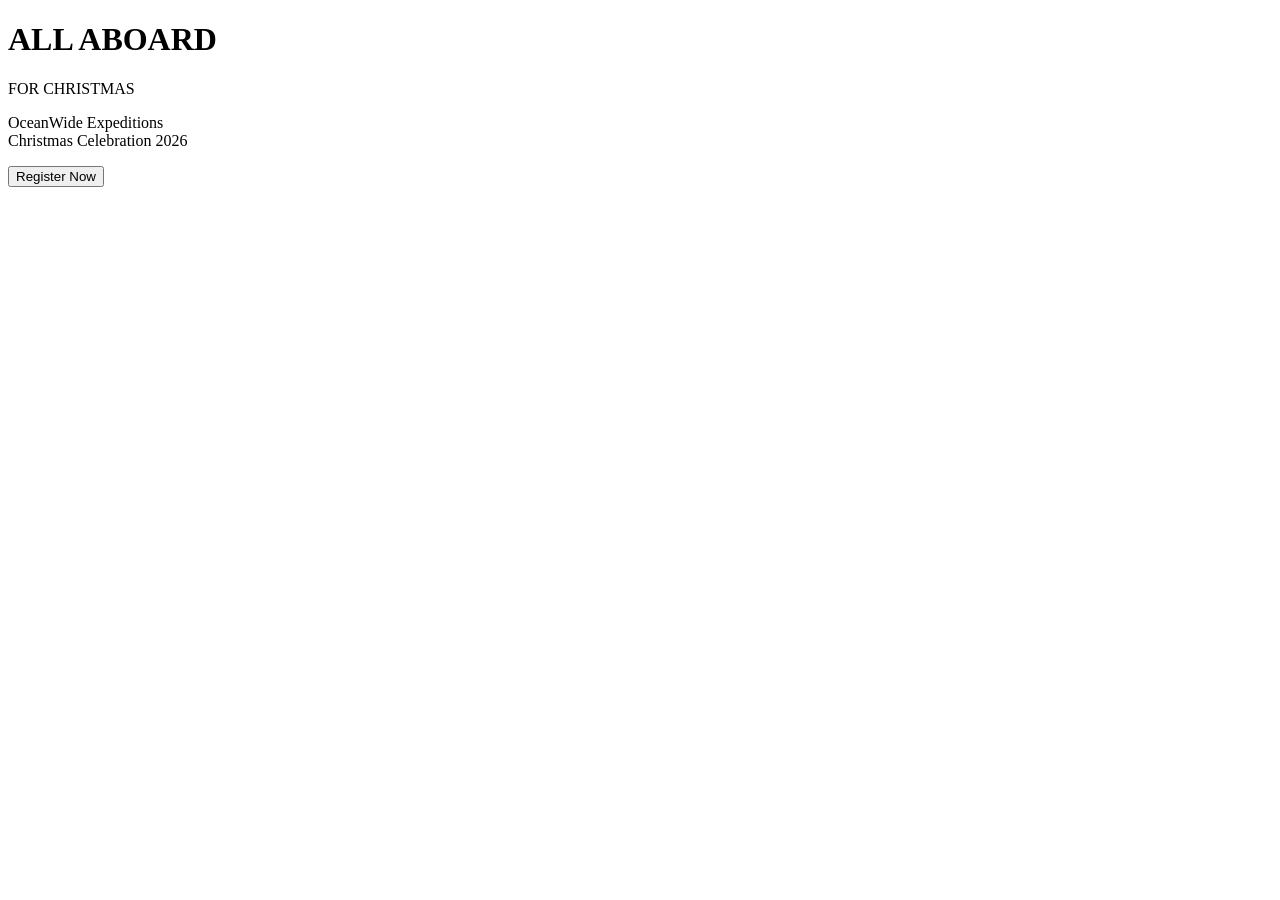
==== index.html @ 82701da0 "Create index.html for OceanWide Christmas event" ====
<!DOCTYPE html>
<html lang="en">

<head>
    <meta charset="UTF-8">
    <meta name="viewport" content="width=device-width, initial-scale=1.0">

    <title>OceanWide Christmas Celebration 2026</title>

    <link rel="stylesheet" href="style.css">
</head>

<body>

    <main class="container">

        <h1>ALL ABOARD</h1>

        <p class="subtitle">FOR CHRISTMAS</p>

        <p class="event-name">
            OceanWide Expeditions<br>
            Christmas Celebration 2026
        </p>

        <button id="startButton">
            Register Now
        </button>

    </main>

    <script src="script.js"></script>

</body>

</html>
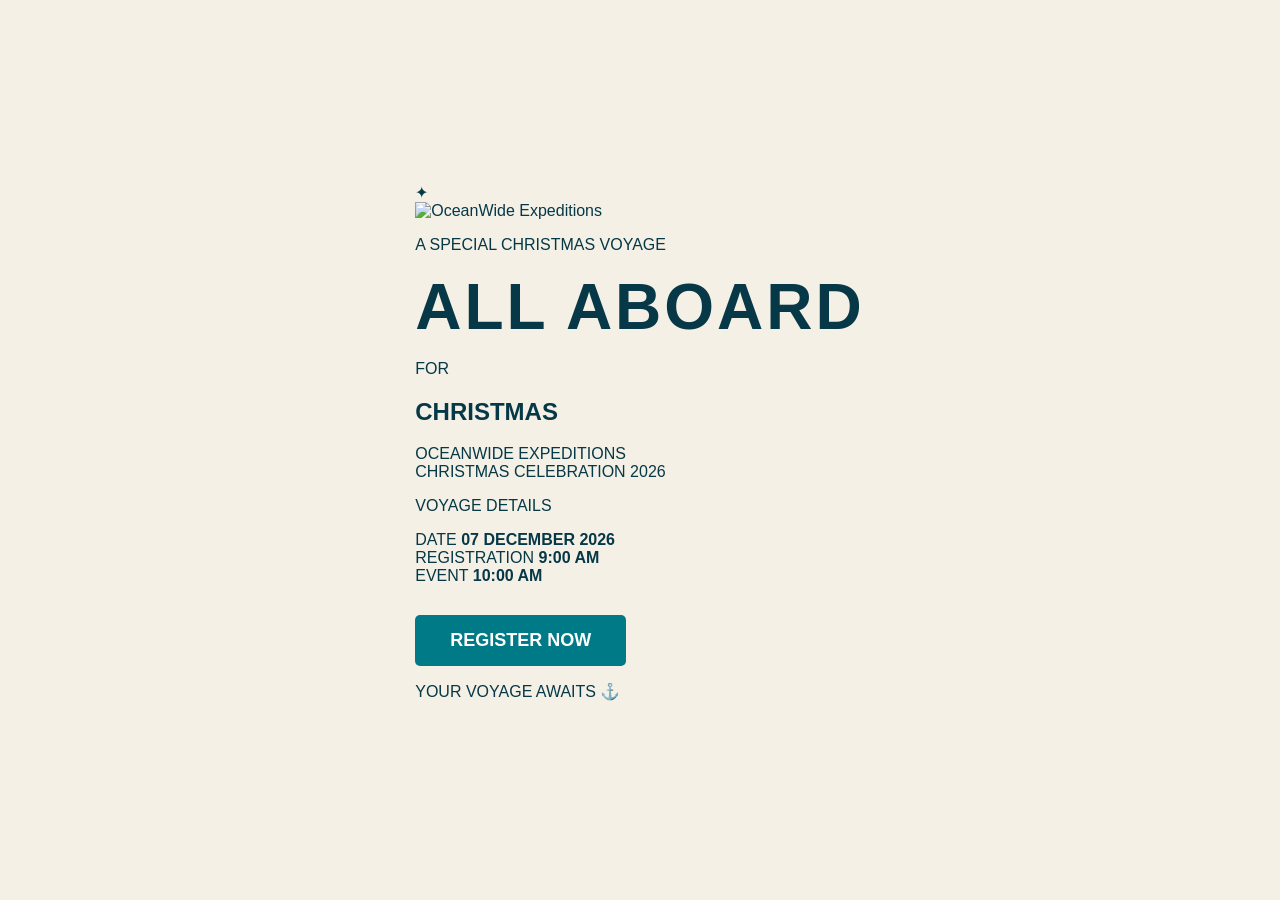
==== commit 9a5d62a8: "Update OceanWide landing page" ====
--- a/index.html
+++ b/index.html
@@ -12,20 +12,61 @@
 
 <body>
 
-    <main class="container">
+    <main class="hero">
+
+        <div class="top-decoration">✦</div>
+
+        <img
+            src="oceanwide-logo.jpg"
+            alt="OceanWide Expeditions"
+            class="logo"
+        >
+
+        <p class="small-text">A SPECIAL CHRISTMAS VOYAGE</p>
 
         <h1>ALL ABOARD</h1>
 
-        <p class="subtitle">FOR CHRISTMAS</p>
+        <p class="for-text">FOR</p>
 
-        <p class="event-name">
-            OceanWide Expeditions<br>
-            Christmas Celebration 2026
+        <h2>CHRISTMAS</h2>
+
+        <p class="event-text">
+            OCEANWIDE EXPEDITIONS<br>
+            CHRISTMAS CELEBRATION 2026
         </p>
 
+        <div class="ticket">
+
+            <p class="ticket-title">VOYAGE DETAILS</p>
+
+            <div class="details">
+
+                <div>
+                    <span>DATE</span>
+                    <strong>07 DECEMBER 2026</strong>
+                </div>
+
+                <div>
+                    <span>REGISTRATION</span>
+                    <strong>9:00 AM</strong>
+                </div>
+
+                <div>
+                    <span>EVENT</span>
+                    <strong>10:00 AM</strong>
+                </div>
+
+            </div>
+
+        </div>
+
         <button id="startButton">
-            Register Now
+            REGISTER NOW
         </button>
+
+        <p class="bottom-text">
+            YOUR VOYAGE AWAITS ⚓
+        </p>
 
     </main>
 
--- a/style.css
+++ b/style.css
@@ -0,0 +1,74 @@
+* {
+    box-sizing: border-box;
+}
+
+body {
+    margin: 0;
+    min-height: 100vh;
+
+    background-color: #F4F0E5;
+    color: #063847;
+
+    font-family: Arial, sans-serif;
+
+    display: flex;
+    justify-content: center;
+    align-items: center;
+
+    padding: 30px;
+}
+
+.container {
+    width: 100%;
+    max-width: 700px;
+
+    text-align: center;
+
+    padding: 70px 40px;
+
+    border: 2px solid #063847;
+
+    background-color: #F4F0E5;
+}
+
+h1 {
+    margin: 0;
+
+    font-size: 64px;
+    letter-spacing: 3px;
+}
+
+.subtitle {
+    margin: 10px 0 30px;
+
+    font-size: 28px;
+    font-weight: bold;
+
+    color: #B52D30;
+}
+
+.event-name {
+    font-size: 20px;
+    line-height: 1.6;
+}
+
+button {
+    margin-top: 30px;
+
+    padding: 15px 35px;
+
+    border: none;
+    border-radius: 5px;
+
+    background-color: #007A87;
+    color: white;
+
+    font-size: 18px;
+    font-weight: bold;
+
+    cursor: pointer;
+}
+
+button:hover {
+    background-color: #063847;
+}
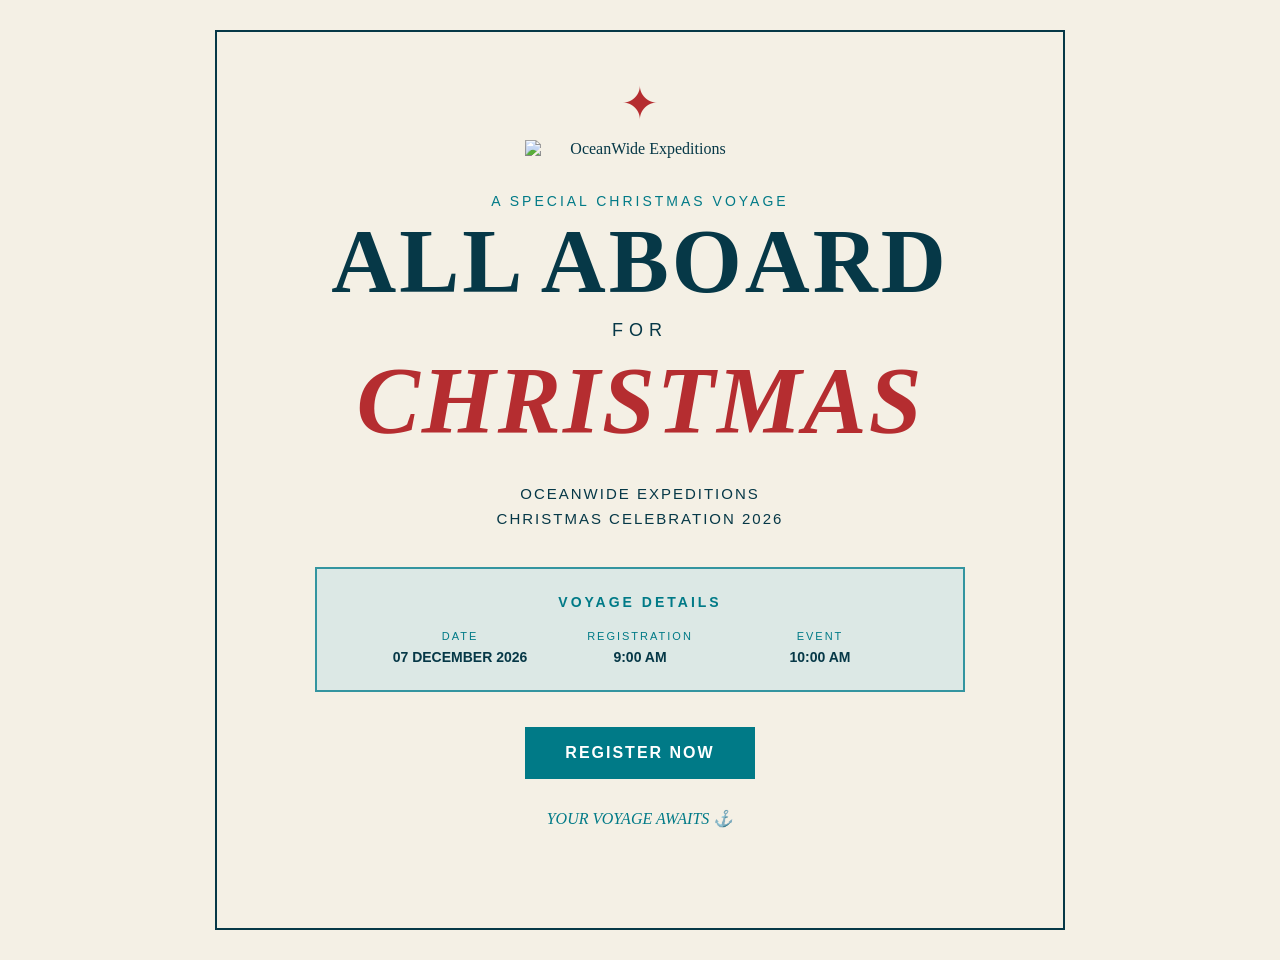
==== commit 03731856: "Update logo image source path in index.html" ====
--- a/index.html
+++ b/index.html
@@ -17,7 +17,7 @@
         <div class="top-decoration">✦</div>
 
         <img
-            src="oceanwide-logo.jpg"
+            src="./oceanwide-logo.jpg"
             alt="OceanWide Expeditions"
             class="logo"
         >
--- a/style.css
+++ b/style.css
@@ -5,70 +5,169 @@
 body {
     margin: 0;
     min-height: 100vh;
-
     background-color: #F4F0E5;
     color: #063847;
-
-    font-family: Arial, sans-serif;
-
-    display: flex;
-    justify-content: center;
-    align-items: center;
-
-    padding: 30px;
+    font-family: Georgia, "Times New Roman", serif;
+    padding: 30px 15px;
 }
 
-.container {
+.hero {
     width: 100%;
-    max-width: 700px;
+    max-width: 850px;
+    margin: auto;
+    min-height: 100vh;
+    padding: 45px 35px;
+    text-align: center;
+    border: 2px solid #063847;
+    position: relative;
+    overflow: hidden;
+}
 
-    text-align: center;
+.top-decoration {
+    font-size: 45px;
+    color: #B52D30;
+    margin-bottom: 10px;
+}
 
-    padding: 70px 40px;
+.logo {
+    width: 230px;
+    max-width: 70%;
+    display: block;
+    margin: 0 auto 35px;
+}
 
-    border: 2px solid #063847;
-
-    background-color: #F4F0E5;
+.small-text {
+    margin: 0 0 10px;
+    font-family: Arial, sans-serif;
+    font-size: 14px;
+    letter-spacing: 3px;
+    color: #007A87;
 }
 
 h1 {
     margin: 0;
-
-    font-size: 64px;
+    font-size: clamp(48px, 9vw, 90px);
+    line-height: 0.95;
     letter-spacing: 3px;
 }
 
-.subtitle {
-    margin: 10px 0 30px;
-
-    font-size: 28px;
-    font-weight: bold;
-
-    color: #B52D30;
+.for-text {
+    margin: 15px 0 5px;
+    font-family: Arial, sans-serif;
+    font-size: 18px;
+    letter-spacing: 6px;
 }
 
-.event-name {
-    font-size: 20px;
-    line-height: 1.6;
+h2 {
+    margin: 0;
+    color: #B52D30;
+    font-size: clamp(50px, 10vw, 95px);
+    font-style: italic;
+    letter-spacing: 2px;
+}
+
+.event-text {
+    margin: 25px 0 35px;
+    font-family: Arial, sans-serif;
+    font-size: 15px;
+    line-height: 1.7;
+    letter-spacing: 2px;
+}
+
+.ticket {
+    width: 100%;
+    max-width: 650px;
+    margin: 0 auto;
+    padding: 25px;
+    background-color: #DCE8E5;
+    border: 2px solid #3395A0;
+}
+
+.ticket-title {
+    margin: 0 0 20px;
+    font-family: Arial, sans-serif;
+    font-size: 14px;
+    font-weight: bold;
+    letter-spacing: 3px;
+    color: #007A87;
+}
+
+.details {
+    display: flex;
+    justify-content: center;
+    gap: 40px;
+    flex-wrap: wrap;
+}
+
+.details div {
+    display: flex;
+    flex-direction: column;
+    gap: 7px;
+    min-width: 140px;
+}
+
+.details span {
+    font-family: Arial, sans-serif;
+    font-size: 11px;
+    letter-spacing: 2px;
+    color: #007A87;
+}
+
+.details strong {
+    font-family: Arial, sans-serif;
+    font-size: 14px;
 }
 
 button {
-    margin-top: 30px;
-
-    padding: 15px 35px;
-
+    margin-top: 35px;
+    padding: 17px 40px;
     border: none;
-    border-radius: 5px;
-
     background-color: #007A87;
     color: white;
-
-    font-size: 18px;
+    font-family: Arial, sans-serif;
+    font-size: 16px;
     font-weight: bold;
-
+    letter-spacing: 2px;
     cursor: pointer;
 }
 
 button:hover {
     background-color: #063847;
 }
+.ship {
+    display: block;
+
+    width: 420px;
+    max-width: 80%;
+
+    margin: 35px auto 0;
+
+    opacity: 0.95;
+}
+.bottom-text {
+    margin-top: 30px;
+    font-family: Georgia, "Times New Roman", serif;
+    font-size: 16px;
+    font-style: italic;
+    color: #007A87;
+}
+
+@media (max-width: 600px) {
+
+    .hero {
+        padding: 35px 20px;
+    }
+
+    .logo {
+        width: 190px;
+    }
+
+    .ticket {
+        padding: 20px 10px;
+    }
+
+    .details {
+        gap: 20px;
+    }
+
+}
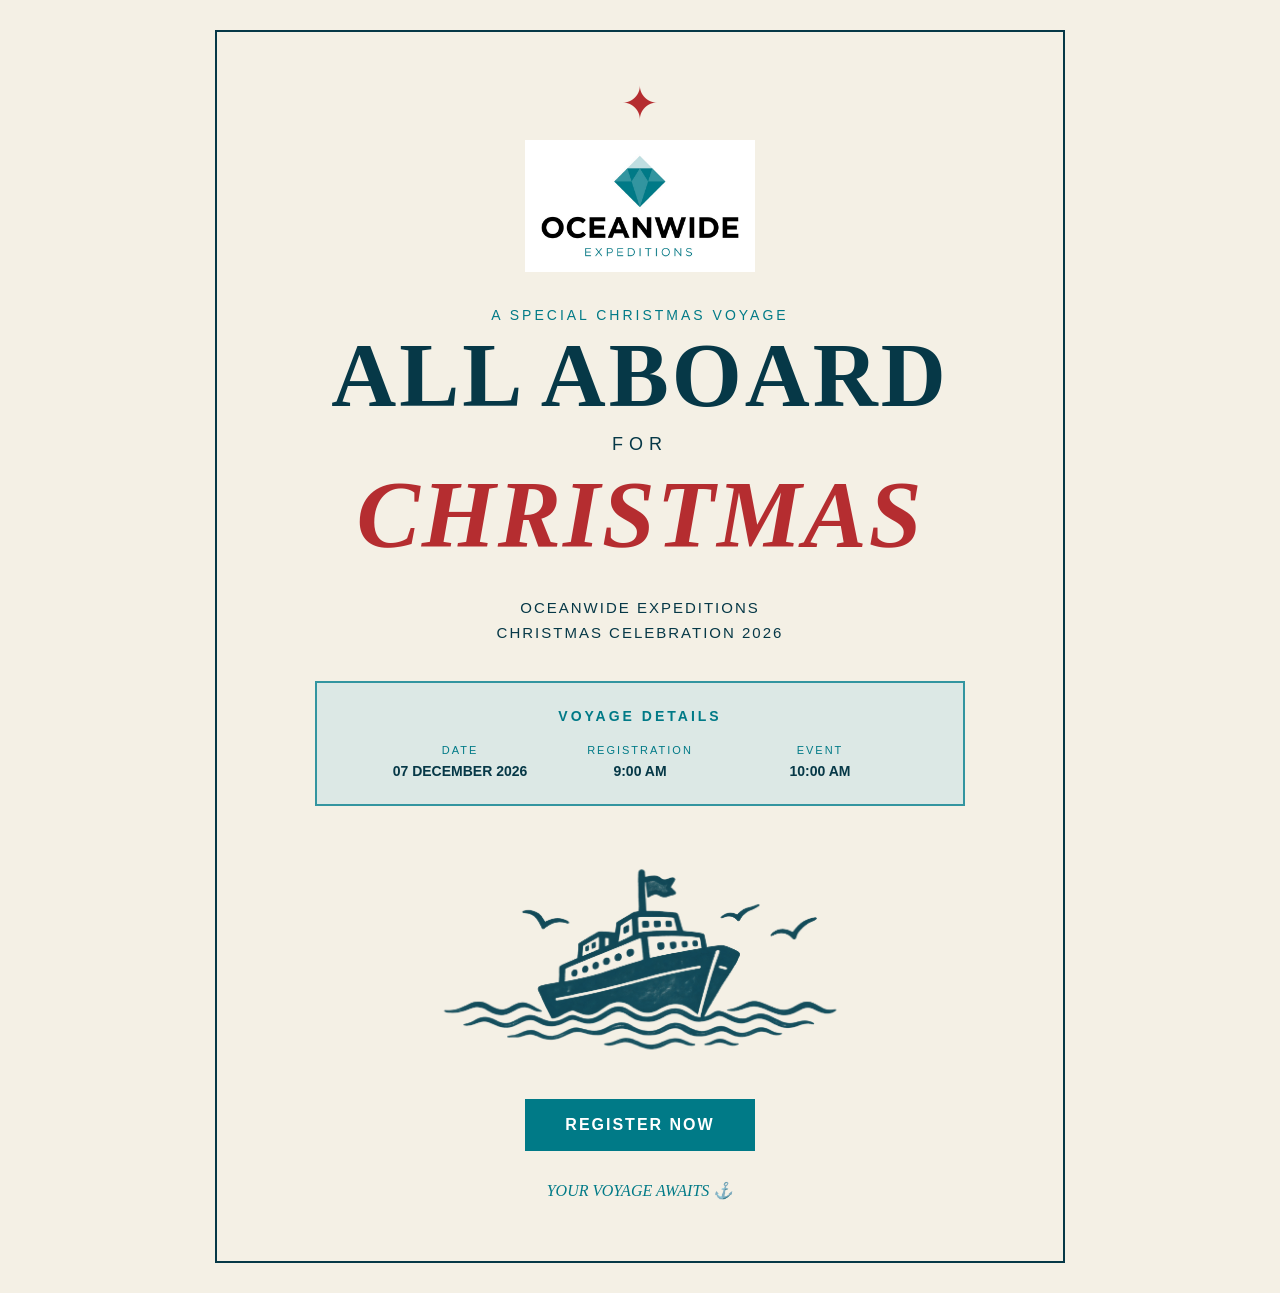
==== commit 5fd3bbff: "Update index.html" ====
--- a/index.html
+++ b/index.html
@@ -17,7 +17,7 @@
         <div class="top-decoration">✦</div>
 
         <img
-            src="./oceanwide-logo.jpg"
+            src="./oceanwidelogo.jpg"
             alt="OceanWide Expeditions"
             class="logo"
         >
@@ -60,6 +60,12 @@
 
         </div>
 
+        <img
+            src="./ship.png"
+            alt="OceanWide expedition ship"
+            class="ship"
+        >
+
         <button id="startButton">
             REGISTER NOW
         </button>
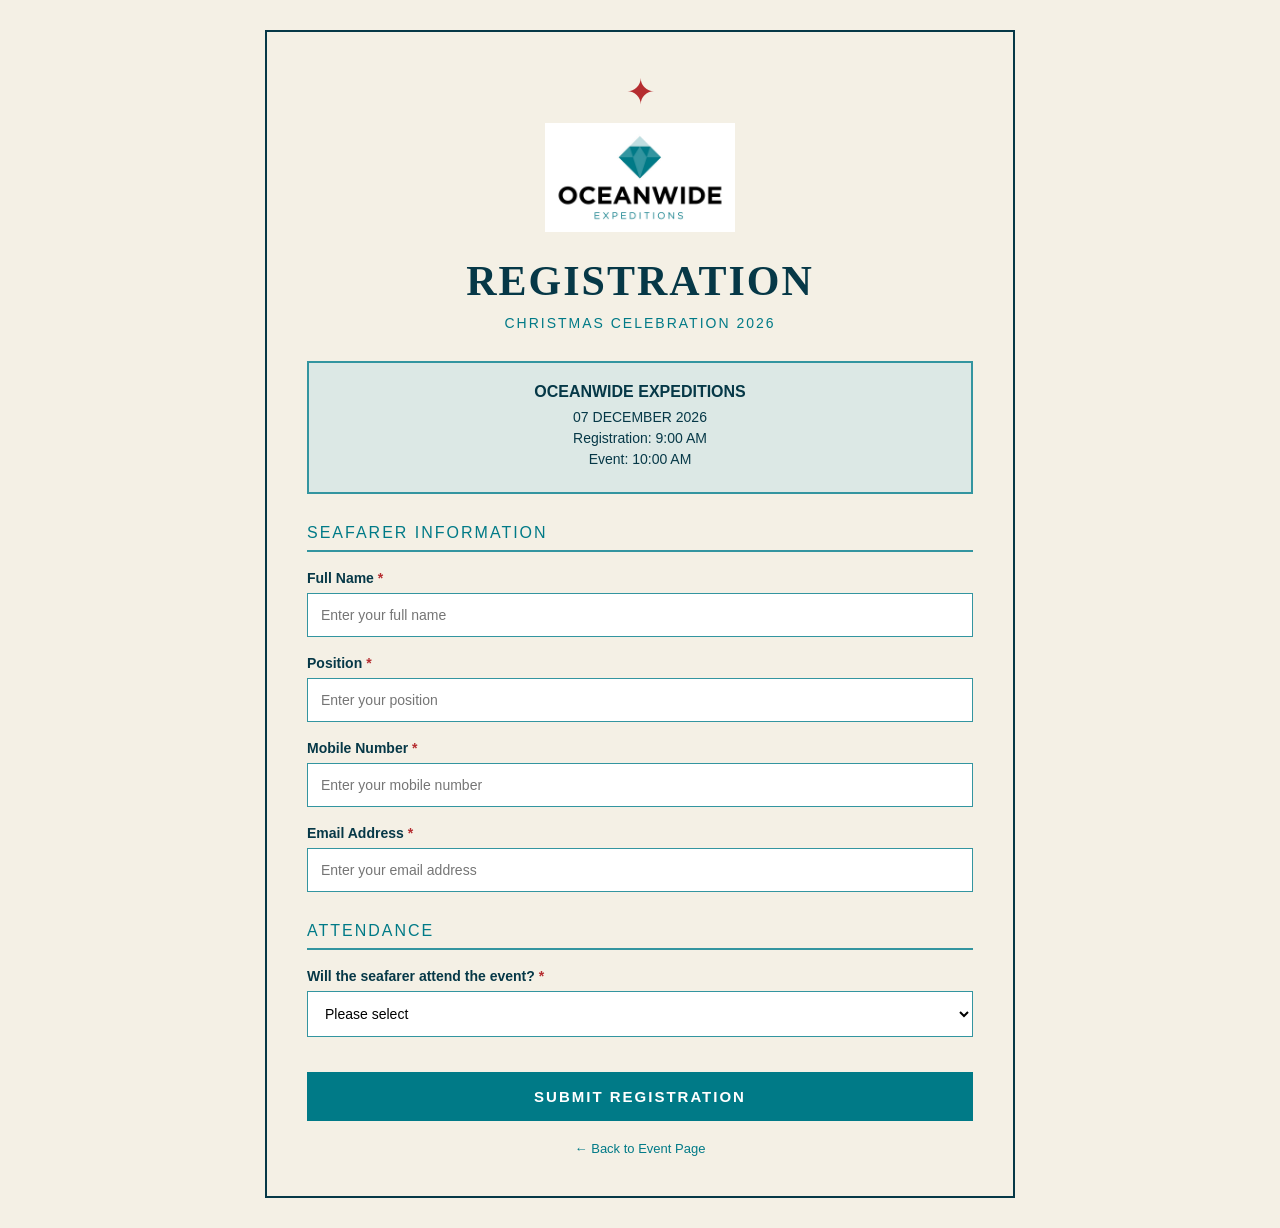
==== commit 6eb195ce: "Revise title and enhance registration form layout Updated the title and modified the layout for the " ====
--- a/index.html
+++ b/index.html
@@ -5,78 +5,609 @@
     <meta charset="UTF-8">
     <meta name="viewport" content="width=device-width, initial-scale=1.0">
 
-    <title>OceanWide Christmas Celebration 2026</title>
-
-    <link rel="stylesheet" href="style.css">
+    <title>OceanWide Christmas Registration</title>
+
+    <style>
+        * {
+            box-sizing: border-box;
+        }
+
+        body {
+            margin: 0;
+            min-height: 100vh;
+            background-color: #F4F0E5;
+            color: #063847;
+            font-family: Georgia, "Times New Roman", serif;
+            padding: 30px 15px;
+        }
+
+        .form-container {
+            width: 100%;
+            max-width: 750px;
+            margin: auto;
+            background-color: #F4F0E5;
+            border: 2px solid #063847;
+            padding: 40px;
+        }
+
+        .logo {
+            display: block;
+            width: 190px;
+            max-width: 70%;
+            margin: 0 auto 25px;
+        }
+
+        .top-decoration {
+            text-align: center;
+            font-size: 35px;
+            color: #B52D30;
+            margin-bottom: 10px;
+        }
+
+        h1 {
+            text-align: center;
+            margin: 0;
+            font-size: 42px;
+            letter-spacing: 2px;
+        }
+
+        .subtitle {
+            text-align: center;
+            margin: 10px 0 30px;
+            font-family: Arial, sans-serif;
+            font-size: 14px;
+            letter-spacing: 2px;
+            color: #007A87;
+        }
+
+        .event-box {
+            background-color: #DCE8E5;
+            border: 2px solid #3395A0;
+            padding: 20px;
+            margin-bottom: 30px;
+            text-align: center;
+        }
+
+        .event-box strong {
+            display: block;
+            font-family: Arial, sans-serif;
+            margin-bottom: 8px;
+        }
+
+        .event-box p {
+            margin: 5px 0;
+            font-family: Arial, sans-serif;
+            font-size: 14px;
+        }
+
+        .section {
+            margin-top: 30px;
+        }
+
+        .section-title {
+            margin: 0 0 15px;
+            padding-bottom: 8px;
+            border-bottom: 2px solid #3395A0;
+            font-family: Arial, sans-serif;
+            font-size: 16px;
+            letter-spacing: 2px;
+            color: #007A87;
+        }
+
+        label {
+            display: block;
+            margin: 18px 0 7px;
+            font-family: Arial, sans-serif;
+            font-size: 14px;
+            font-weight: bold;
+        }
+
+        input,
+        select {
+            width: 100%;
+            padding: 13px;
+            border: 1px solid #3395A0;
+            background-color: white;
+            font-family: Arial, sans-serif;
+            font-size: 14px;
+        }
+
+        input:focus,
+        select:focus {
+            outline: 2px solid #007A87;
+        }
+
+        .required {
+            color: #B52D30;
+        }
+
+        .guest-note {
+            background-color: white;
+            border-left: 4px solid #B52D30;
+            padding: 15px;
+            margin: 20px 0;
+            font-family: Arial, sans-serif;
+            font-size: 13px;
+            line-height: 1.6;
+        }
+
+        .guest-card {
+            background-color: #DCE8E5;
+            border: 1px solid #3395A0;
+            padding: 20px;
+            margin-top: 20px;
+        }
+
+        .guest-card h3 {
+            margin: 0 0 10px;
+            font-family: Arial, sans-serif;
+            font-size: 15px;
+            color: #007A87;
+            letter-spacing: 1px;
+        }
+
+        .hidden {
+            display: none;
+        }
+
+        button {
+            display: block;
+            width: 100%;
+            margin-top: 35px;
+            padding: 16px;
+            border: none;
+            background-color: #007A87;
+            color: white;
+            font-family: Arial, sans-serif;
+            font-size: 15px;
+            font-weight: bold;
+            letter-spacing: 2px;
+            cursor: pointer;
+        }
+
+        button:hover {
+            background-color: #063847;
+        }
+
+        .back-link {
+            display: block;
+            text-align: center;
+            margin-top: 20px;
+            font-family: Arial, sans-serif;
+            font-size: 13px;
+            color: #007A87;
+            text-decoration: none;
+        }
+
+        .back-link:hover {
+            text-decoration: underline;
+        }
+
+        @media (max-width: 600px) {
+
+            body {
+                padding: 15px 10px;
+            }
+
+            .form-container {
+                padding: 25px 20px;
+            }
+
+            h1 {
+                font-size: 32px;
+            }
+
+            .logo {
+                width: 160px;
+            }
+        }
+    </style>
 </head>
 
 <body>
 
-    <main class="hero">
+    <main class="form-container">
 
         <div class="top-decoration">✦</div>
 
         <img
-            src="./oceanwidelogo.jpg"
+            src="oceanwidelogo.jpg"
             alt="OceanWide Expeditions"
             class="logo"
         >
 
-        <p class="small-text">A SPECIAL CHRISTMAS VOYAGE</p>
-
-        <h1>ALL ABOARD</h1>
-
-        <p class="for-text">FOR</p>
-
-        <h2>CHRISTMAS</h2>
-
-        <p class="event-text">
-            OCEANWIDE EXPEDITIONS<br>
+        <h1>REGISTRATION</h1>
+
+        <p class="subtitle">
             CHRISTMAS CELEBRATION 2026
         </p>
 
-        <div class="ticket">
-
-            <p class="ticket-title">VOYAGE DETAILS</p>
-
-            <div class="details">
-
-                <div>
-                    <span>DATE</span>
-                    <strong>07 DECEMBER 2026</strong>
+        <div class="event-box">
+            <strong>OCEANWIDE EXPEDITIONS</strong>
+            <p>07 DECEMBER 2026</p>
+            <p>Registration: 9:00 AM</p>
+            <p>Event: 10:00 AM</p>
+        </div>
+
+
+        <form id="registrationForm">
+
+            <!-- SEAFARER INFORMATION -->
+
+            <div class="section">
+
+                <div class="section-title">
+                    SEAFARER INFORMATION
                 </div>
 
-                <div>
-                    <span>REGISTRATION</span>
-                    <strong>9:00 AM</strong>
+                <label for="name">
+                    Full Name <span class="required">*</span>
+                </label>
+
+                <input
+                    type="text"
+                    id="name"
+                    name="name"
+                    placeholder="Enter your full name"
+                    required
+                >
+
+                <label for="position">
+                    Position <span class="required">*</span>
+                </label>
+
+                <input
+                    type="text"
+                    id="position"
+                    name="position"
+                    placeholder="Enter your position"
+                    required
+                >
+
+                <label for="mobile">
+                    Mobile Number <span class="required">*</span>
+                </label>
+
+                <input
+                    type="tel"
+                    id="mobile"
+                    name="mobile"
+                    placeholder="Enter your mobile number"
+                    required
+                >
+
+                <label for="email">
+                    Email Address <span class="required">*</span>
+                </label>
+
+                <input
+                    type="email"
+                    id="email"
+                    name="email"
+                    placeholder="Enter your email address"
+                    required
+                >
+
+            </div>
+
+
+            <!-- ATTENDANCE -->
+
+            <div class="section">
+
+                <div class="section-title">
+                    ATTENDANCE
                 </div>
 
-                <div>
-                    <span>EVENT</span>
-                    <strong>10:00 AM</strong>
+                <label for="attendance">
+                    Will the seafarer attend the event?
+                    <span class="required">*</span>
+                </label>
+
+                <select id="attendance" name="attendance" required>
+
+                    <option value="">
+                        Please select
+                    </option>
+
+                    <option value="yes">
+                        Yes, I will attend
+                    </option>
+
+                    <option value="no">
+                        No, I will not attend
+                    </option>
+
+                </select>
+
+            </div>
+
+
+            <!-- GUEST INFORMATION -->
+
+            <div
+                class="section hidden"
+                id="guestSection"
+            >
+
+                <div class="section-title">
+                    GUEST INFORMATION
                 </div>
 
+                <div class="guest-note" id="guestPolicy">
+                </div>
+
+
+                <!-- GUEST 1 -->
+
+                <div class="guest-card">
+
+                    <h3>
+                        ADULT GUEST 1
+                    </h3>
+
+                    <label for="guest1Name">
+                        Full Name <span class="required">*</span>
+                    </label>
+
+                    <input
+                        type="text"
+                        id="guest1Name"
+                        name="guest1Name"
+                        placeholder="Enter guest's full name"
+                    >
+
+                </div>
+
+
+                <!-- GUEST 2 -->
+
+                <div
+                    class="guest-card hidden"
+                    id="guest2Card"
+                >
+
+                    <h3>
+                        ADULT GUEST 2
+                    </h3>
+
+                    <label for="guest2Name">
+                        Full Name <span class="required">*</span>
+                    </label>
+
+                    <input
+                        type="text"
+                        id="guest2Name"
+                        name="guest2Name"
+                        placeholder="Enter guest's full name"
+                    >
+
+                </div>
+
+
+                <!-- CHILD -->
+
+                <div class="guest-card">
+
+                    <h3>
+                        CHILD
+                    </h3>
+
+                    <label for="hasChild">
+                        Will you be bringing a child?
+                        <span class="required">*</span>
+                    </label>
+
+                    <select
+                        id="hasChild"
+                        name="hasChild"
+                    >
+
+                        <option value="">
+                            Please select
+                        </option>
+
+                        <option value="yes">
+                            Yes
+                        </option>
+
+                        <option value="no">
+                            No
+                        </option>
+
+                    </select>
+
+
+                    <div
+                        id="childDetails"
+                        class="hidden"
+                    >
+
+                        <label for="childName">
+                            Child's Full Name
+                            <span class="required">*</span>
+                        </label>
+
+                        <input
+                            type="text"
+                            id="childName"
+                            name="childName"
+                            placeholder="Enter child's full name"
+                        >
+
+
+                        <label for="childAge">
+                            Child's Age
+                            <span class="required">*</span>
+                        </label>
+
+                        <input
+                            type="number"
+                            id="childAge"
+                            name="childAge"
+                            min="1"
+                            max="10"
+                            placeholder="10 or below"
+                        >
+
+                    </div>
+
+                </div>
+
             </div>
 
-        </div>
-
-        <img
-            src="./ship.png"
-            alt="OceanWide expedition ship"
-            class="ship"
-        >
-
-        <button id="startButton">
-            REGISTER NOW
-        </button>
-
-        <p class="bottom-text">
-            YOUR VOYAGE AWAITS ⚓
-        </p>
+
+            <button type="submit">
+                SUBMIT REGISTRATION
+            </button>
+
+        </form>
+
+
+        <a href="index.html" class="back-link">
+            ← Back to Event Page
+        </a>
 
     </main>
 
-    <script src="script.js"></script>
+
+    <script>
+
+        const attendance = document.getElementById("attendance");
+
+        const guestSection = document.getElementById("guestSection");
+
+        const guest2Card = document.getElementById("guest2Card");
+
+        const guestPolicy = document.getElementById("guestPolicy");
+
+        const guest1Name = document.getElementById("guest1Name");
+
+        const guest2Name = document.getElementById("guest2Name");
+
+        const hasChild = document.getElementById("hasChild");
+
+        const childDetails = document.getElementById("childDetails");
+
+        const childName = document.getElementById("childName");
+
+        const childAge = document.getElementById("childAge");
+
+        const form = document.getElementById("registrationForm");
+
+
+        attendance.addEventListener("change", function() {
+
+            if (attendance.value === "yes") {
+
+                guestSection.classList.remove("hidden");
+
+                guest2Card.classList.add("hidden");
+
+                guestPolicy.innerHTML =
+                    "<strong>Guest Policy</strong><br>" +
+                    "Since the seafarer will attend, " +
+                    "the seafarer counts as 1 adult. " +
+                    "You may bring a maximum of 1 adult guest " +
+                    "and 1 child aged 10 or below.";
+
+                guest2Name.required = false;
+
+            }
+
+            else if (attendance.value === "no") {
+
+                guestSection.classList.remove("hidden");
+
+                guest2Card.classList.remove("hidden");
+
+                guestPolicy.innerHTML =
+                    "<strong>Guest Policy</strong><br>" +
+                    "Since the seafarer will not attend, " +
+                    "you may bring a maximum of 2 adult guests " +
+                    "and 1 child aged 10 or below.";
+
+                guest2Name.required = false;
+
+            }
+
+            else {
+
+                guestSection.classList.add("hidden");
+
+            }
+
+        });
+
+
+        hasChild.addEventListener("change", function() {
+
+            if (hasChild.value === "yes") {
+
+                childDetails.classList.remove("hidden");
+
+                childName.required = true;
+
+                childAge.required = true;
+
+            }
+
+            else {
+
+                childDetails.classList.add("hidden");
+
+                childName.required = false;
+
+                childAge.required = false;
+
+                childName.value = "";
+
+                childAge.value = "";
+
+            }
+
+        });
+
+
+        form.addEventListener("submit", function(event) {
+
+            event.preventDefault();
+
+
+            if (hasChild.value === "yes") {
+
+                const age = Number(childAge.value);
+
+                if (age < 1 || age > 10) {
+
+                    alert(
+                        "Children must be 10 years old or below."
+                    );
+
+                    childAge.focus();
+
+                    return;
+
+                }
+
+            }
+
+
+            alert(
+                "Thank you! Your registration has been received."
+            );
+
+            form.reset();
+
+            guestSection.classList.add("hidden");
+
+            guest2Card.classList.add("hidden");
+
+            childDetails.classList.add("hidden");
+
+        });
+
+    </script>
 
 </body>
 
